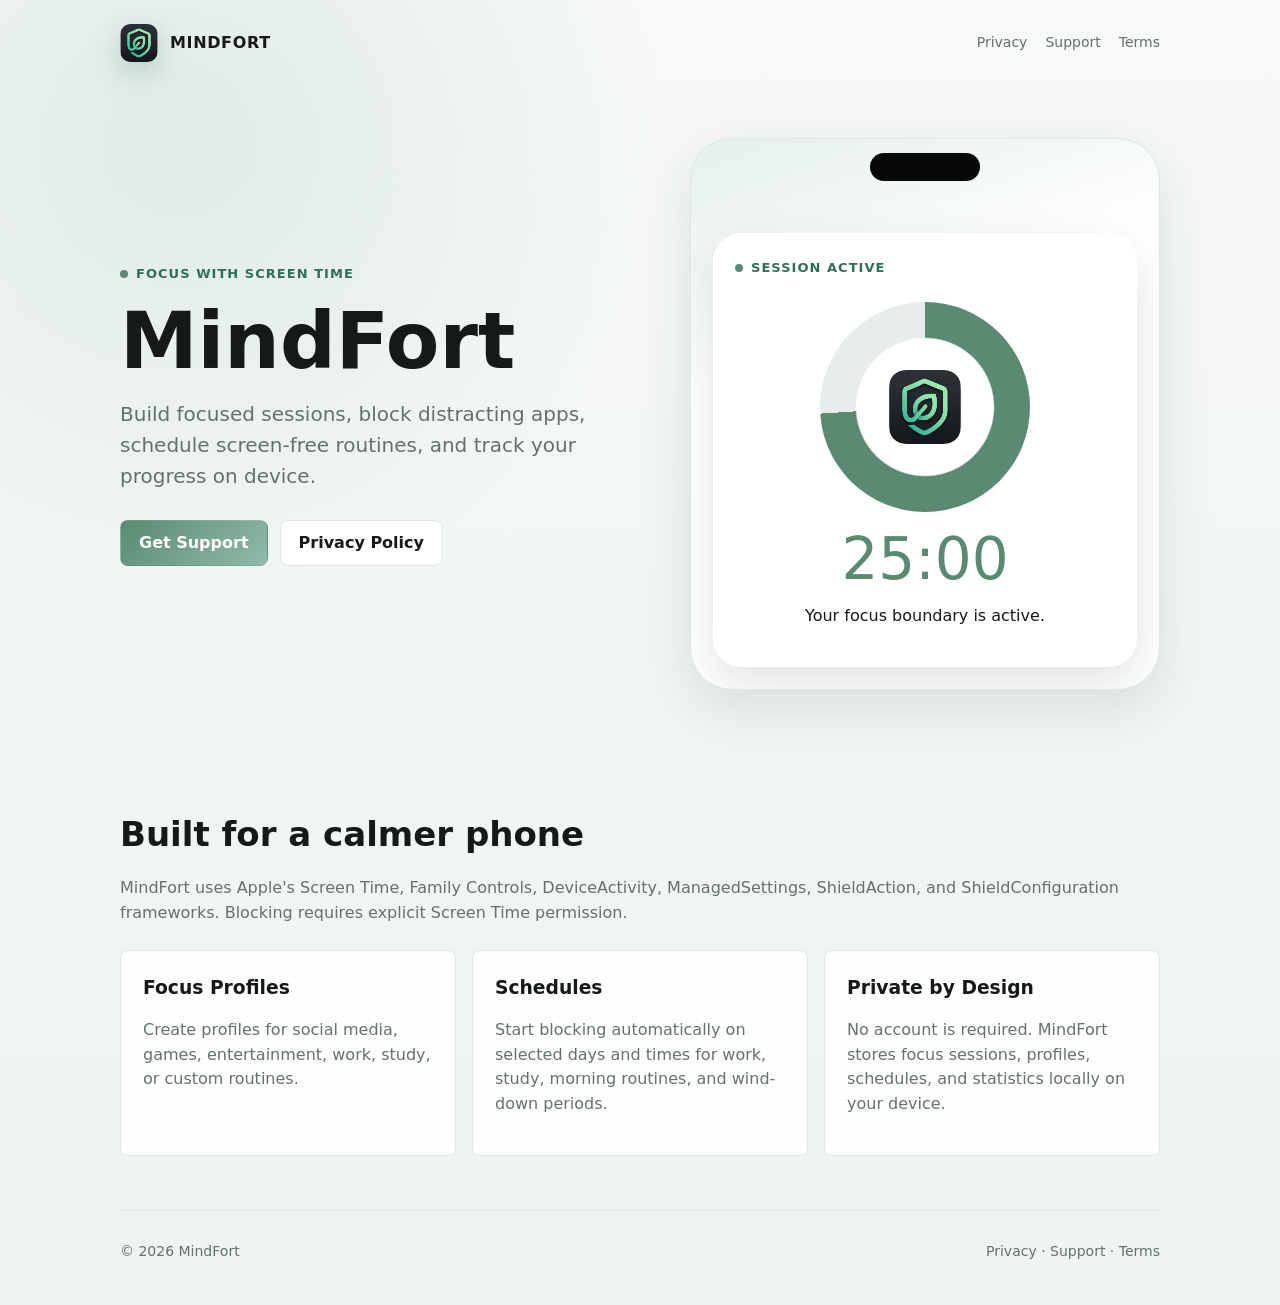
==== index.html @ 81c521a7 "fresh start" ====
<!doctype html>
<html lang="en">
<head>
  <meta charset="utf-8">
  <meta name="viewport" content="width=device-width, initial-scale=1">
  <title>MindFort - Focus with Screen Time</title>
  <meta name="description" content="MindFort helps you protect your attention with focused blocking sessions powered by Apple's Screen Time APIs.">
  <link rel="stylesheet" href="styles.css">
</head>
<body>
  <header class="shell nav">
    <a class="brand" href="index.html">
      <img src="app-logo.png" alt="MindFort app icon">
      <span>MINDFORT</span>
    </a>
    <nav class="nav-links" aria-label="Main navigation">
      <a href="privacy.html">Privacy</a>
      <a href="support.html">Support</a>
      <a href="terms.html">Terms</a>
    </nav>
  </header>

  <main>
    <section class="shell hero">
      <div>
        <div class="eyebrow">Focus with Screen Time</div>
        <h1>MindFort</h1>
        <p class="lead">Build focused sessions, block distracting apps, schedule screen-free routines, and track your progress on device.</p>
        <div class="actions">
          <a class="button primary" href="support.html">Get Support</a>
          <a class="button" href="privacy.html">Privacy Policy</a>
        </div>
      </div>

      <div class="phone" aria-label="MindFort focus session preview">
        <div class="phone-card">
          <div class="eyebrow">Session Active</div>
          <div class="session-ring">
            <img src="app-logo.png" alt="">
          </div>
          <div class="timer">25:00</div>
          <p style="text-align:center">Your focus boundary is active.</p>
        </div>
      </div>
    </section>

    <section class="shell section">
      <h2>Built for a calmer phone</h2>
      <p>MindFort uses Apple's Screen Time, Family Controls, DeviceActivity, ManagedSettings, ShieldAction, and ShieldConfiguration frameworks. Blocking requires explicit Screen Time permission.</p>

      <div class="grid">
        <article class="card">
          <h3>Focus Profiles</h3>
          <p>Create profiles for social media, games, entertainment, work, study, or custom routines.</p>
        </article>
        <article class="card">
          <h3>Schedules</h3>
          <p>Start blocking automatically on selected days and times for work, study, morning routines, and wind-down periods.</p>
        </article>
        <article class="card">
          <h3>Private by Design</h3>
          <p>No account is required. MindFort stores focus sessions, profiles, schedules, and statistics locally on your device.</p>
        </article>
      </div>
    </section>
  </main>

  <footer class="shell footer">
    <span>© 2026 MindFort</span>
    <span>
      <a href="privacy.html">Privacy</a> ·
      <a href="support.html">Support</a> ·
      <a href="terms.html">Terms</a>
    </span>
  </footer>
</body>
</html>
---- styles.css ----
:root {
  color-scheme: light dark;
  --bg: #f7f9f7;
  --surface: #ffffff;
  --surface-soft: #eef4f0;
  --text: #151917;
  --muted: #65716b;
  --border: #dce8e1;
  --accent: #5b8a72;
  --accent-strong: #2f6f58;
  --mint: #8fbcab;
  --sand: #c4a882;
  --shadow: 0 18px 55px rgba(30, 48, 39, 0.12);
}

@media (prefers-color-scheme: dark) {
  :root {
    --bg: #101412;
    --surface: #171d1a;
    --surface-soft: #1d2823;
    --text: #f2f7f4;
    --muted: #a3b1aa;
    --border: #2a3832;
    --accent: #8fbcab;
    --accent-strong: #a9d5c5;
    --shadow: 0 18px 55px rgba(0, 0, 0, 0.34);
  }
}

* {
  box-sizing: border-box;
}

body {
  margin: 0;
  min-height: 100vh;
  background:
    radial-gradient(circle at 14% 10%, rgba(143, 188, 171, 0.22), transparent 30%),
    linear-gradient(180deg, var(--bg), var(--surface-soft));
  color: var(--text);
  font-family: Inter, ui-sans-serif, system-ui, -apple-system, BlinkMacSystemFont, "Segoe UI", sans-serif;
  line-height: 1.55;
}

a {
  color: var(--accent-strong);
}

.shell {
  width: min(1040px, calc(100% - 40px));
  margin: 0 auto;
}

.nav {
  display: flex;
  align-items: center;
  justify-content: space-between;
  gap: 20px;
  padding: 24px 0;
}

.brand {
  display: inline-flex;
  align-items: center;
  gap: 12px;
  color: var(--text);
  text-decoration: none;
  font-weight: 800;
  letter-spacing: 0.04em;
}

.brand img {
  width: 38px;
  height: 38px;
  border-radius: 11px;
  box-shadow: 0 10px 28px rgba(47, 111, 88, 0.25);
}

.nav-links {
  display: flex;
  align-items: center;
  gap: 18px;
  font-size: 14px;
}

.nav-links a {
  color: var(--muted);
  text-decoration: none;
}

.hero {
  display: grid;
  grid-template-columns: minmax(0, 1.06fr) minmax(300px, 0.94fr);
  gap: 40px;
  align-items: center;
  padding: 52px 0 64px;
}

.eyebrow {
  display: inline-flex;
  align-items: center;
  gap: 8px;
  color: var(--accent-strong);
  font-size: 13px;
  font-weight: 800;
  letter-spacing: 0.08em;
  text-transform: uppercase;
}

.eyebrow::before {
  content: "";
  width: 8px;
  height: 8px;
  border-radius: 999px;
  background: var(--accent);
}

h1 {
  max-width: 720px;
  margin: 18px 0 16px;
  font-size: clamp(42px, 8vw, 78px);
  line-height: 0.96;
  letter-spacing: 0;
}

.lead {
  max-width: 650px;
  color: var(--muted);
  font-size: 20px;
}

.actions {
  display: flex;
  flex-wrap: wrap;
  gap: 12px;
  margin-top: 28px;
}

.button {
  display: inline-flex;
  align-items: center;
  justify-content: center;
  min-height: 46px;
  padding: 0 18px;
  border: 1px solid var(--border);
  border-radius: 8px;
  background: var(--surface);
  color: var(--text);
  text-decoration: none;
  font-weight: 750;
}

.button.primary {
  border-color: transparent;
  background: linear-gradient(135deg, var(--accent), var(--mint));
  color: white;
}

.phone {
  position: relative;
  min-height: 540px;
  border: 1px solid var(--border);
  border-radius: 42px;
  background:
    linear-gradient(160deg, rgba(143, 188, 171, 0.24), transparent 35%),
    var(--surface);
  box-shadow: var(--shadow);
  padding: 22px;
  overflow: hidden;
}

.phone::before {
  content: "";
  position: absolute;
  top: 14px;
  left: 50%;
  width: 110px;
  height: 28px;
  transform: translateX(-50%);
  border-radius: 999px;
  background: #070908;
}

.phone-card {
  margin-top: 72px;
  padding: 22px;
  border-radius: 28px;
  background: var(--surface);
  box-shadow: 0 18px 46px rgba(26, 51, 39, 0.13);
}

.session-ring {
  width: 210px;
  height: 210px;
  margin: 22px auto 18px;
  border-radius: 999px;
  background:
    radial-gradient(circle at center, var(--surface) 0 46%, transparent 47%),
    conic-gradient(var(--accent) 0 74%, rgba(91, 138, 114, 0.15) 74% 100%);
  display: grid;
  place-items: center;
}

.session-ring img {
  width: 74px;
  height: 74px;
  border-radius: 18px;
}

.timer {
  text-align: center;
  color: var(--accent);
  font-size: 58px;
  font-weight: 300;
  line-height: 1;
}

.section {
  padding: 54px 0;
}

.section h2 {
  margin: 0 0 12px;
  font-size: 34px;
  letter-spacing: 0;
}

.section p {
  color: var(--muted);
}

.grid {
  display: grid;
  grid-template-columns: repeat(3, minmax(0, 1fr));
  gap: 16px;
  margin-top: 24px;
}

.card {
  padding: 22px;
  border: 1px solid var(--border);
  border-radius: 8px;
  background: color-mix(in srgb, var(--surface) 92%, transparent);
}

.card h3 {
  margin: 0 0 8px;
}

.legal {
  max-width: 840px;
  padding: 34px 0 70px;
}

.legal h1 {
  font-size: clamp(36px, 6vw, 58px);
}

.legal h2 {
  margin-top: 32px;
  font-size: 22px;
}

.legal p,
.legal li {
  color: var(--muted);
}

.notice {
  padding: 18px;
  border: 1px solid var(--border);
  border-radius: 8px;
  background: var(--surface);
}

.footer {
  display: flex;
  flex-wrap: wrap;
  justify-content: space-between;
  gap: 16px;
  padding: 30px 0 42px;
  border-top: 1px solid var(--border);
  color: var(--muted);
  font-size: 14px;
}

.footer a {
  color: var(--muted);
  text-decoration: none;
}

@media (max-width: 820px) {
  .nav {
    align-items: flex-start;
    flex-direction: column;
  }

  .hero {
    grid-template-columns: 1fr;
    padding-top: 24px;
  }

  .phone {
    min-height: 480px;
  }

  .grid {
    grid-template-columns: 1fr;
  }
}

@media (max-width: 520px) {
  .shell {
    width: min(100% - 28px, 1040px);
  }

  .nav-links {
    gap: 12px;
    font-size: 13px;
  }

  .lead {
    font-size: 17px;
  }

  .phone {
    border-radius: 30px;
    padding: 16px;
  }

  .timer {
    font-size: 46px;
  }
}
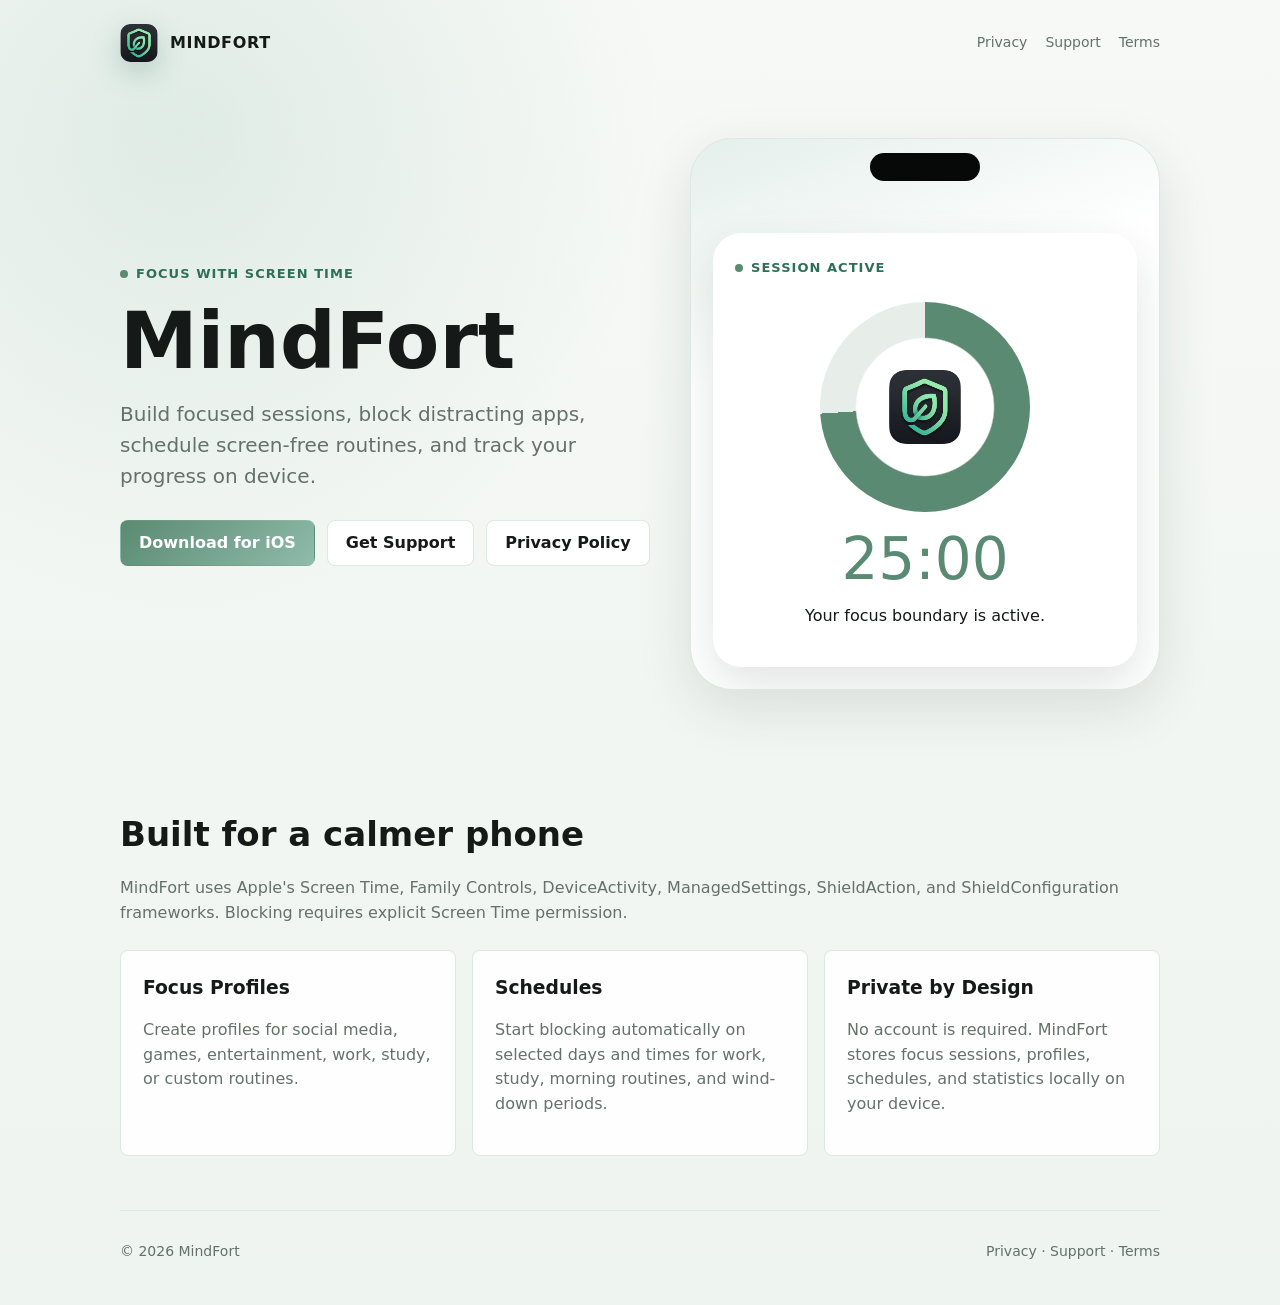
==== commit 0438ba00: "feat(index): app store url" ====
--- a/index.html
+++ b/index.html
@@ -27,7 +27,8 @@
         <h1>MindFort</h1>
         <p class="lead">Build focused sessions, block distracting apps, schedule screen-free routines, and track your progress on device.</p>
         <div class="actions">
-          <a class="button primary" href="support.html">Get Support</a>
+          <a class="button primary" href="https://apps.apple.com/us/app/mindfort-guard-your-focus/id6761208050" target="_blank" rel="noopener">Download for iOS</a>
+          <a class="button" href="support.html">Get Support</a>
           <a class="button" href="privacy.html">Privacy Policy</a>
         </div>
       </div>
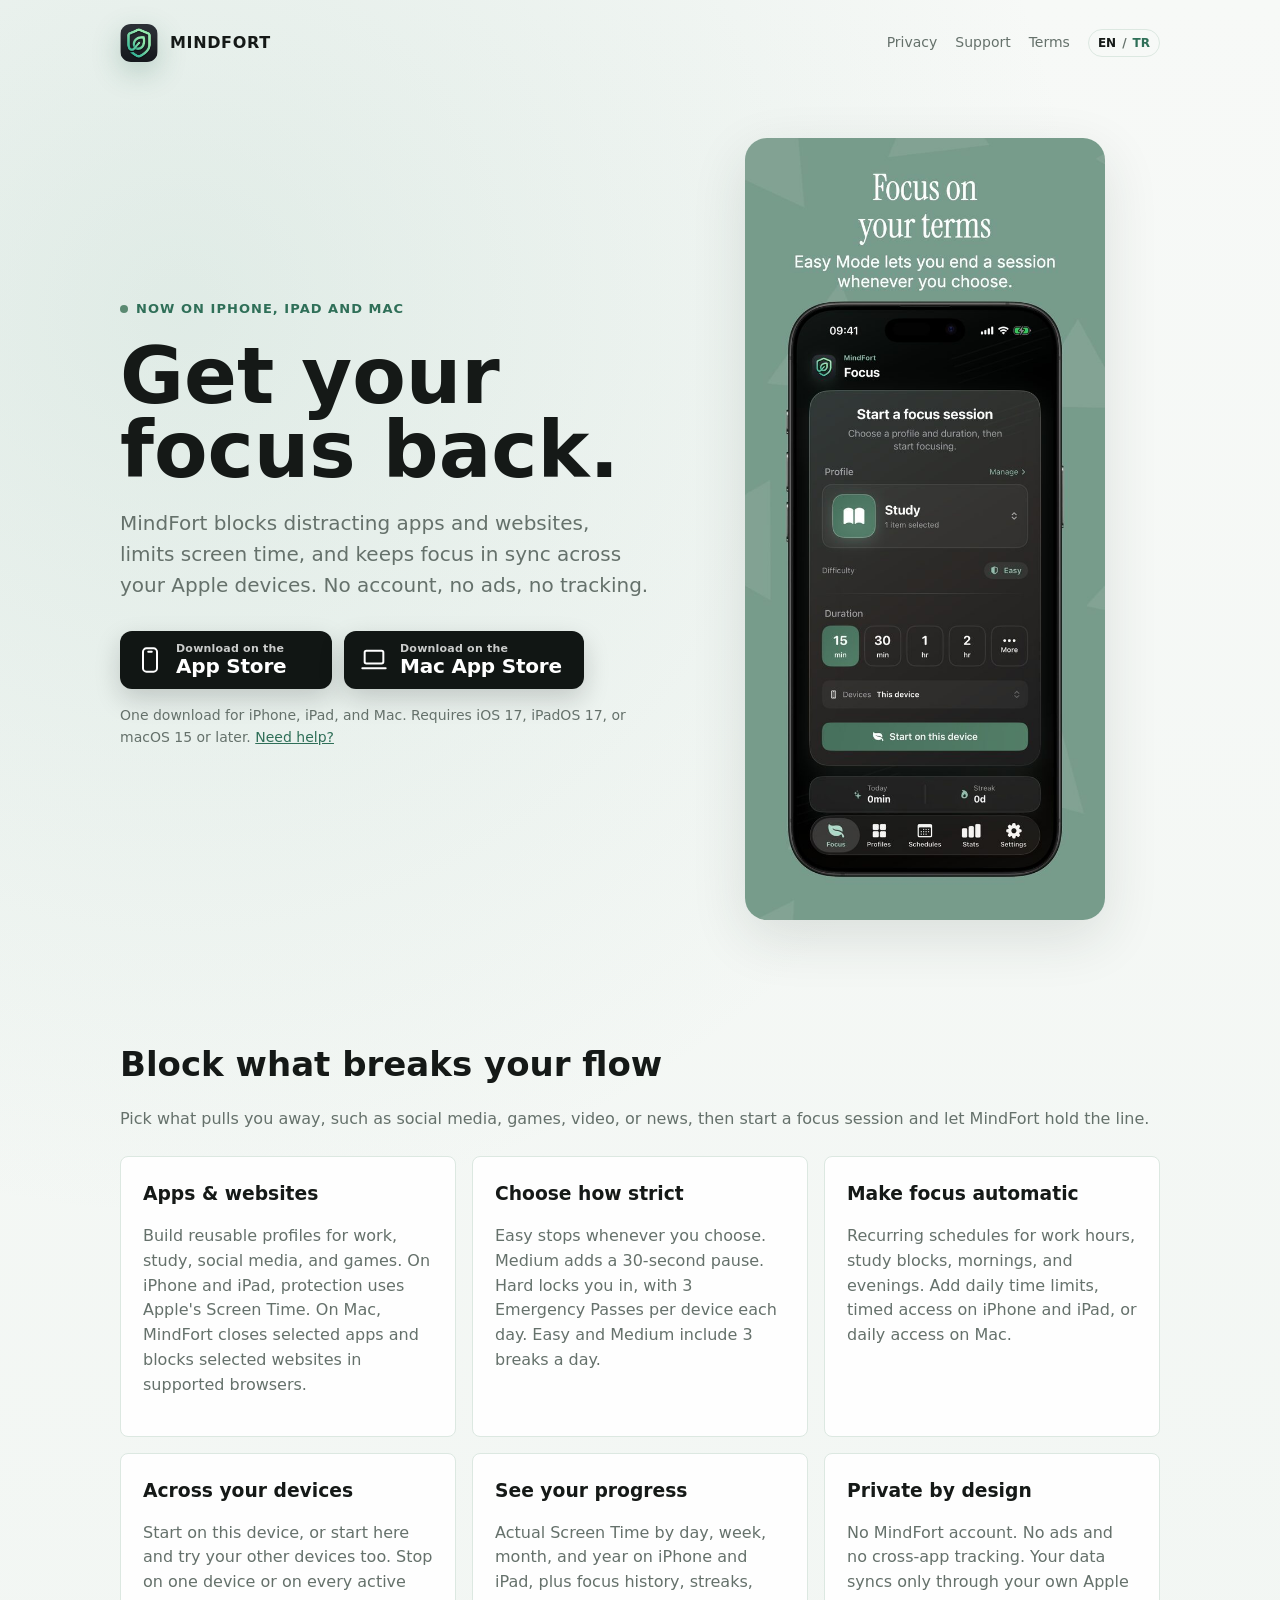
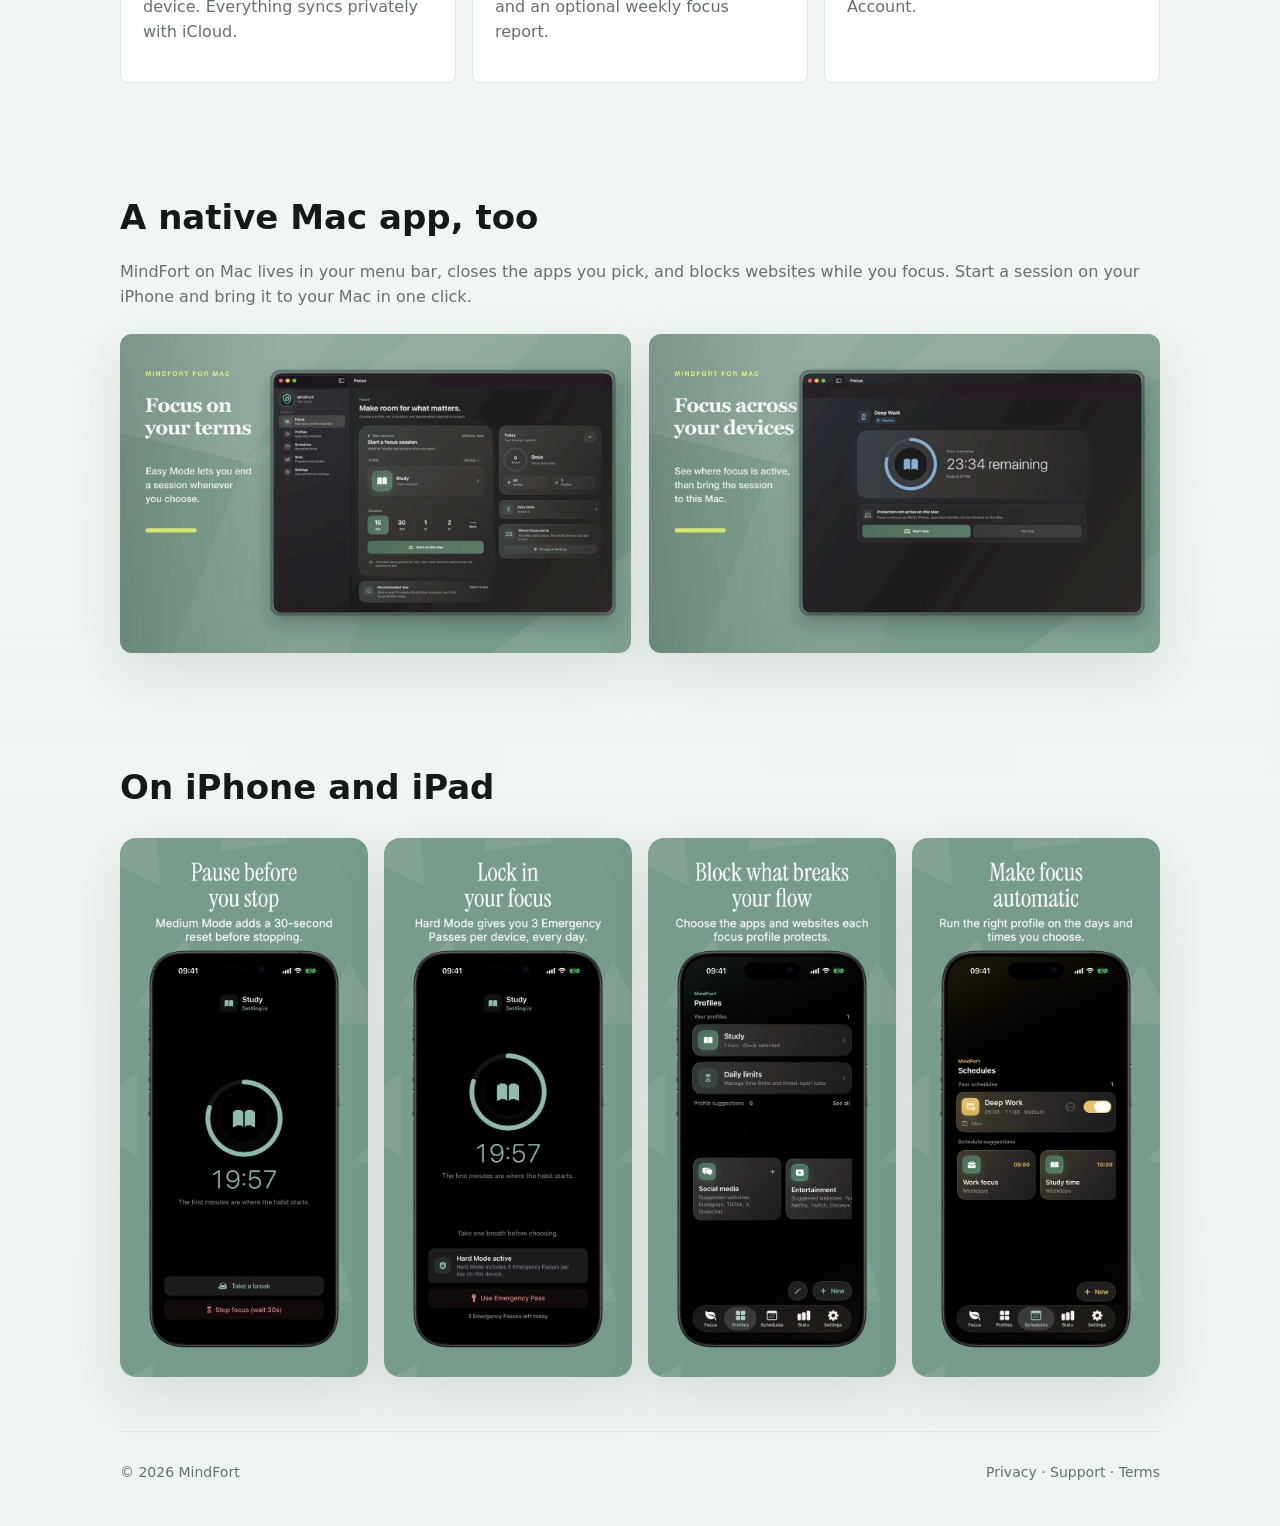
==== commit 10e4a0b8: "feat(mindfort): version 1.1.0" ====
--- a/index.html
+++ b/index.html
@@ -3,8 +3,14 @@
 <head>
   <meta charset="utf-8">
   <meta name="viewport" content="width=device-width, initial-scale=1">
-  <title>MindFort - Focus with Screen Time</title>
-  <meta name="description" content="MindFort helps you protect your attention with focused blocking sessions powered by Apple's Screen Time APIs.">
+  <title>MindFort: App Blocker &amp; Focus for iPhone, iPad and Mac</title>
+  <meta name="description" content="Block distracting apps and websites, limit screen time, and get your focus back on iPhone, iPad, and Mac. No account, no ads, no tracking.">
+  <link rel="alternate" hreflang="en" href="https://mindfortapp.github.io/">
+  <link rel="alternate" hreflang="tr" href="https://mindfortapp.github.io/tr.html">
+  <meta property="og:title" content="MindFort: App Blocker &amp; Focus">
+  <meta property="og:description" content="Block distracting apps and websites on iPhone, iPad, and Mac.">
+  <meta property="og:image" content="https://mindfortapp.github.io/screen-mac-01-easy.jpg">
+  <meta name="apple-itunes-app" content="app-id=6761208050">
   <link rel="stylesheet" href="styles.css">
 </head>
 <body>
@@ -17,51 +23,86 @@
       <a href="privacy.html">Privacy</a>
       <a href="support.html">Support</a>
       <a href="terms.html">Terms</a>
+      <span class="language-switch" aria-label="Language selection">
+        <span class="language-current">EN</span>
+        <span aria-hidden="true">/</span>
+        <a href="tr.html" lang="tr" hreflang="tr">TR</a>
+      </span>
     </nav>
   </header>
 
   <main>
     <section class="shell hero">
       <div>
-        <div class="eyebrow">Focus with Screen Time</div>
-        <h1>MindFort</h1>
-        <p class="lead">Build focused sessions, block distracting apps, schedule screen-free routines, and track your progress on device.</p>
-        <div class="actions">
-          <a class="button primary" href="https://apps.apple.com/us/app/mindfort-guard-your-focus/id6761208050" target="_blank" rel="noopener">Download for iOS</a>
-          <a class="button" href="support.html">Get Support</a>
-          <a class="button" href="privacy.html">Privacy Policy</a>
+        <div class="eyebrow">Now on iPhone, iPad and Mac</div>
+        <h1>Get your focus back.</h1>
+        <p class="lead">MindFort blocks distracting apps and websites, limits screen time, and keeps focus in sync across your Apple devices. No account, no ads, no tracking.</p>
+        <div class="store-buttons">
+          <a class="store-button" href="https://apps.apple.com/app/mindfort-app-blocker-focus/id6761208050" target="_blank" rel="noopener">
+            <svg viewBox="0 0 24 24" aria-hidden="true"><rect x="6" y="2" width="12" height="20" rx="3"/><path d="M10.5 5h3"/></svg>
+            <span><small>Download on the</small>App Store</span>
+          </a>
+          <a class="store-button" href="https://apps.apple.com/app/mindfort-app-blocker-focus/id6761208050?platform=mac" target="_blank" rel="noopener">
+            <svg viewBox="0 0 24 24" aria-hidden="true"><rect x="4" y="4" width="16" height="11" rx="1.5"/><path d="M2 19h20"/></svg>
+            <span><small>Download on the</small>Mac App Store</span>
+          </a>
         </div>
+        <p class="fine-print">One download for iPhone, iPad, and Mac. Requires iOS 17, iPadOS 17, or macOS 15 or later. <a href="support.html">Need help?</a></p>
       </div>
 
-      <div class="phone" aria-label="MindFort focus session preview">
-        <div class="phone-card">
-          <div class="eyebrow">Session Active</div>
-          <div class="session-ring">
-            <img src="app-logo.png" alt="">
-          </div>
-          <div class="timer">25:00</div>
-          <p style="text-align:center">Your focus boundary is active.</p>
-        </div>
+      <figure class="hero-shot">
+        <img src="screen-iphone-01-easy.jpg" width="640" height="1391" alt="MindFort on iPhone: start a focus session with an Easy profile">
+      </figure>
+    </section>
+
+    <section class="shell section">
+      <h2>Block what breaks your flow</h2>
+      <p>Pick what pulls you away, such as social media, games, video, or news, then start a focus session and let MindFort hold the line.</p>
+
+      <div class="grid">
+        <article class="card">
+          <h3>Apps &amp; websites</h3>
+          <p>Build reusable profiles for work, study, social media, and games. On iPhone and iPad, protection uses Apple's Screen Time. On Mac, MindFort closes selected apps and blocks selected websites in supported browsers.</p>
+        </article>
+        <article class="card">
+          <h3>Choose how strict</h3>
+          <p>Easy stops whenever you choose. Medium adds a 30-second pause. Hard locks you in, with 3 Emergency Passes per device each day. Easy and Medium include 3 breaks a day.</p>
+        </article>
+        <article class="card">
+          <h3>Make focus automatic</h3>
+          <p>Recurring schedules for work hours, study blocks, mornings, and evenings. Add daily time limits, timed access on iPhone and iPad, or daily access on Mac.</p>
+        </article>
+        <article class="card">
+          <h3>Across your devices</h3>
+          <p>Start on this device, or start here and try your other devices too. Stop on one device or on every active device. Everything syncs privately with iCloud.</p>
+        </article>
+        <article class="card">
+          <h3>See your progress</h3>
+          <p>Actual Screen Time by day, week, month, and year on iPhone and iPad, plus focus history, streaks, and an optional weekly focus report.</p>
+        </article>
+        <article class="card">
+          <h3>Private by design</h3>
+          <p>No MindFort account. No ads and no cross-app tracking. Your data syncs only through your own Apple Account.</p>
+        </article>
       </div>
     </section>
 
     <section class="shell section">
-      <h2>Built for a calmer phone</h2>
-      <p>MindFort uses Apple's Screen Time, Family Controls, DeviceActivity, ManagedSettings, ShieldAction, and ShieldConfiguration frameworks. Blocking requires explicit Screen Time permission.</p>
+      <h2>A native Mac app, too</h2>
+      <p>MindFort on Mac lives in your menu bar, closes the apps you pick, and blocks websites while you focus. Start a session on your iPhone and bring it to your Mac in one click.</p>
+      <div class="mac-shots">
+        <img src="screen-mac-01-easy.jpg" width="1440" height="900" loading="lazy" alt="MindFort for Mac: start a focus session">
+        <img src="screen-mac-04-cross-device.jpg" width="1440" height="900" loading="lazy" alt="MindFort for Mac: bring a focus session from another device to this Mac">
+      </div>
+    </section>
 
-      <div class="grid">
-        <article class="card">
-          <h3>Focus Profiles</h3>
-          <p>Create profiles for social media, games, entertainment, work, study, or custom routines.</p>
-        </article>
-        <article class="card">
-          <h3>Schedules</h3>
-          <p>Start blocking automatically on selected days and times for work, study, morning routines, and wind-down periods.</p>
-        </article>
-        <article class="card">
-          <h3>Private by Design</h3>
-          <p>No account is required. MindFort stores focus sessions, profiles, schedules, and statistics locally on your device.</p>
-        </article>
+    <section class="shell section">
+      <h2>On iPhone and iPad</h2>
+      <div class="gallery">
+        <img src="screen-iphone-02-medium.jpg" width="640" height="1391" loading="lazy" alt="Medium Mode adds a 30-second reset before stopping">
+        <img src="screen-iphone-03-hard.jpg" width="640" height="1391" loading="lazy" alt="Hard Mode with Emergency Passes">
+        <img src="screen-iphone-05-profiles.jpg" width="640" height="1391" loading="lazy" alt="Reusable app and website profiles">
+        <img src="screen-iphone-06-schedules.jpg" width="640" height="1391" loading="lazy" alt="Recurring focus schedules">
       </div>
     </section>
   </main>
--- a/styles.css
+++ b/styles.css
@@ -88,6 +88,26 @@
   text-decoration: none;
 }
 
+.language-switch {
+  display: inline-flex;
+  align-items: center;
+  gap: 6px;
+  padding: 4px 9px;
+  border: 1px solid var(--border);
+  border-radius: 999px;
+  color: var(--muted);
+  font-size: 12px;
+  font-weight: 750;
+}
+
+.language-switch a {
+  color: var(--accent-strong);
+}
+
+.language-current {
+  color: var(--text);
+}
+
 .hero {
   display: grid;
   grid-template-columns: minmax(0, 1.06fr) minmax(300px, 0.94fr);
@@ -154,6 +174,139 @@
   border-color: transparent;
   background: linear-gradient(135deg, var(--accent), var(--mint));
   color: white;
+}
+
+@media (prefers-color-scheme: dark) {
+  /* The dark accent is a light mint; white text on it is unreadable. */
+  .button.primary {
+    color: #0f1a15;
+  }
+}
+
+.store-buttons {
+  display: flex;
+  flex-wrap: wrap;
+  gap: 12px;
+  margin-top: 30px;
+}
+
+/* Badge-shaped download links: high contrast against either theme, the
+   store name as the strong line, matching widths so neither reads as
+   secondary. */
+.store-button {
+  --store-bg: #111614;
+  --store-fg: #ffffff;
+  display: inline-flex;
+  align-items: center;
+  gap: 12px;
+  min-width: 212px;
+  min-height: 58px;
+  padding: 8px 22px 8px 16px;
+  border-radius: 12px;
+  background: var(--store-bg);
+  color: var(--store-fg);
+  text-decoration: none;
+  font-size: 20px;
+  font-weight: 700;
+  line-height: 1.1;
+  letter-spacing: -0.01em;
+  box-shadow: 0 10px 26px rgba(17, 22, 20, 0.18);
+  transition: transform 0.15s ease, box-shadow 0.15s ease;
+}
+
+.store-button:hover {
+  transform: translateY(-1px);
+  box-shadow: 0 14px 32px rgba(17, 22, 20, 0.26);
+}
+
+.store-button:focus-visible {
+  outline: 3px solid var(--accent);
+  outline-offset: 3px;
+}
+
+.store-button svg {
+  flex: none;
+  width: 28px;
+  height: 28px;
+  fill: none;
+  stroke: currentColor;
+  stroke-width: 1.7;
+  stroke-linecap: round;
+  stroke-linejoin: round;
+}
+
+.store-button span {
+  display: flex;
+  flex-direction: column;
+}
+
+.store-button small {
+  font-size: 11px;
+  font-weight: 600;
+  letter-spacing: 0.02em;
+  opacity: 0.78;
+}
+
+@media (prefers-color-scheme: dark) {
+  .store-button {
+    --store-bg: #f2f7f4;
+    --store-fg: #0f1a15;
+    box-shadow: 0 10px 26px rgba(0, 0, 0, 0.35);
+  }
+}
+
+@media (prefers-reduced-motion: reduce) {
+  .store-button {
+    transition: none;
+  }
+
+  .store-button:hover {
+    transform: none;
+  }
+}
+
+.fine-print {
+  margin-top: 16px;
+  color: var(--muted);
+  font-size: 14px;
+}
+
+.hero-shot {
+  margin: 0;
+  justify-self: center;
+  width: min(100%, 360px);
+}
+
+.hero-shot img,
+.mac-shots img,
+.gallery img {
+  display: block;
+  width: 100%;
+  height: auto;
+  border-radius: 22px;
+  box-shadow: var(--shadow);
+}
+
+.mac-shots {
+  display: grid;
+  grid-template-columns: repeat(2, minmax(0, 1fr));
+  gap: 18px;
+  margin-top: 24px;
+}
+
+.mac-shots img {
+  border-radius: 12px;
+}
+
+.gallery {
+  display: grid;
+  grid-template-columns: repeat(4, minmax(0, 1fr));
+  gap: 16px;
+  margin-top: 24px;
+}
+
+.gallery img {
+  border-radius: 16px;
 }
 
 .phone {
@@ -304,8 +457,17 @@
     min-height: 480px;
   }
 
-  .grid {
+  .grid,
+  .mac-shots {
     grid-template-columns: 1fr;
+  }
+
+  .gallery {
+    grid-template-columns: repeat(2, minmax(0, 1fr));
+  }
+
+  .hero-shot {
+    width: min(100%, 300px);
   }
 }
 
@@ -323,6 +485,10 @@
     font-size: 17px;
   }
 
+  .store-button {
+    flex: 1 1 100%;
+  }
+
   .phone {
     border-radius: 30px;
     padding: 16px;
@@ -332,4 +498,3 @@
     font-size: 46px;
   }
 }
-
